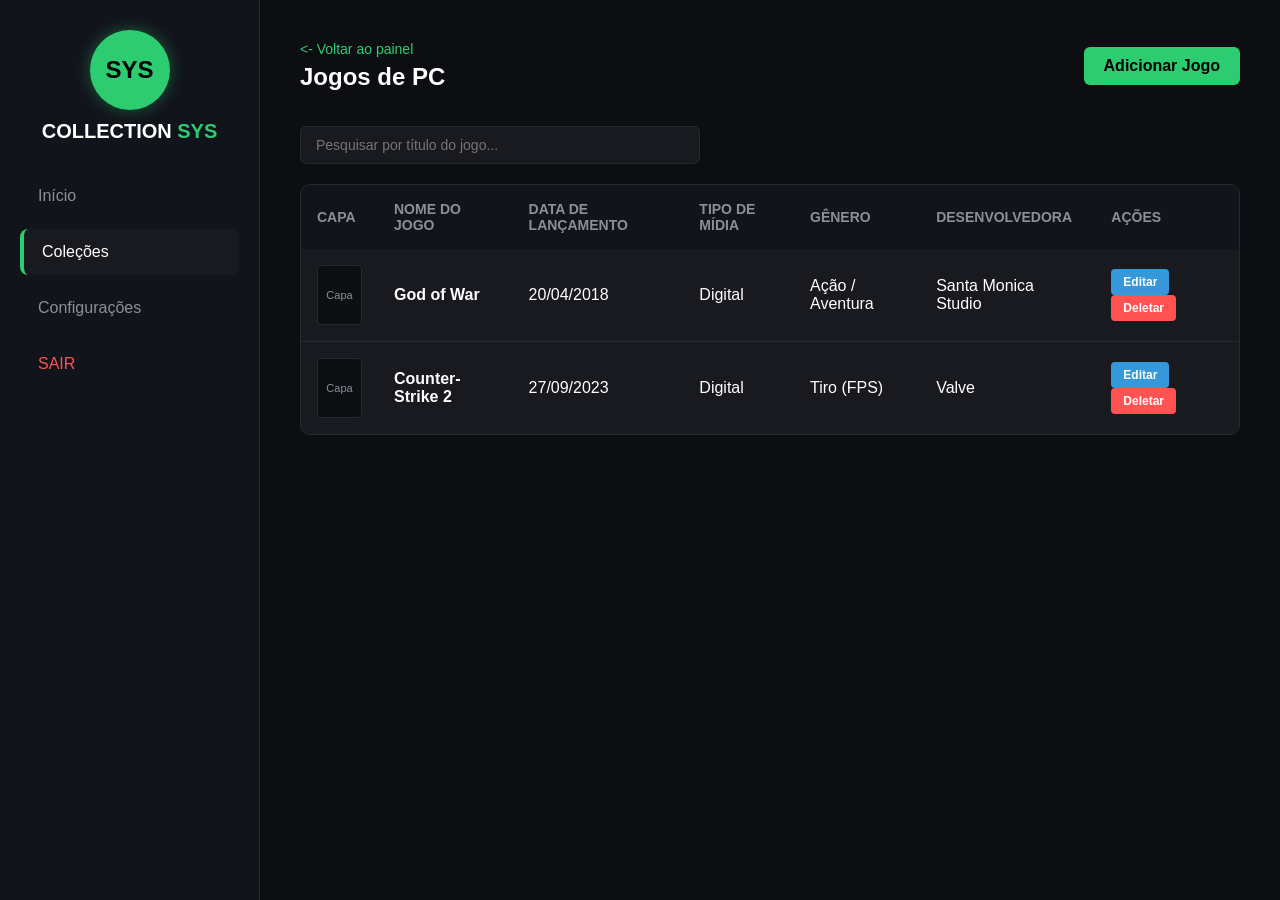
==== Web version/colecao-detalhes.html @ 1c47237e "Implementação de interface web com HTML5 e CSS3 + Fluxo inicial com informações provisorias para fin" ====
<!DOCTYPE html>
<html lang="pt-pt">
<head>
    <meta charset="UTF-8">
    <title>Collection System Web - Jogos</title>
    <link rel="stylesheet" href="./style.css">
</head>
<body>

    <div class="layout-dashboard">
        <aside class="sidebar">
            <div style="display: flex; flex-direction: column; align-items: center; margin-bottom: 30px;">
                <div style="width: 80px; height: 80px; background-color: var(--cor-accent); border-radius: 50%; display: flex; justify-content: center; align-items: center; font-weight: bold; color: #000; font-size: 24px; margin-bottom: 10px; box-shadow: 0 0 15px rgba(46, 204, 113, 0.4);">
                    SYS
                </div>
                <div class="logo" style="margin-bottom: 0;">COLLECTION <span>SYS</span></div>
            </div>
            
            <ul class="menu-nav">
                <li><a href="./dashboard.html">Início</a></li>
                <li class="ativo"><a href="./colecoes.html">Coleções</a></li>
                <li><a href="#">Configurações</a></li>
                <li><a href="./index.html" class="sair">SAIR</a></li>
            </ul>
        </aside>

        <main class="conteudo-principal">
            <div class="cabecalho-secao">
                <div>
                    <a href="./dashboard.html" style="color: var(--cor-accent); text-decoration: none; font-size: 14px;"><- Voltar ao painel</a>
                    <h2 style="margin-top: 5px;">Jogos de PC</h2>
                </div>
                <button class="btn-form" style="width: auto; padding: 10px 20px;" onclick="controlarModalJogo('abrir')">Adicionar Jogo</button>
            </div>

            <div class="barra-pesquisa-container">
                <input type="text" placeholder="Pesquisar por título do jogo..." oninput="filtrarTabela(this.value)">
            </div>

            <div class="container-tabela">
                <table class="tabela-jogos" id="tabela-jogos-id">
                    <thead>
                        <tr>
                            <th>Capa</th>
                            <th>Nome do Jogo</th>
                            <th>Data de Lançamento</th>
                            <th>Tipo de Mídia</th>
                            <th>Gênero</th>
                            <th>Desenvolvedora</th>
                            <th>Ações</th>
                        </tr>
                    </thead>
                    <tbody>
                        <tr>
                            <td><div class="capa-miniatura">Capa</div></td>
                            <td style="font-weight: 600;" class="celula-titulo">God of War</td>
                            <td>20/04/2018</td>
                            <td>Digital</td>
                            <td>Ação / Aventura</td>
                            <td>Santa Monica Studio</td>
                            <td>
                                <button class="btn-acao btn-editar" onclick="alert('Modo edição ativado para God of War')">Editar</button>
                                <button class="btn-acao btn-deletar" onclick="confirm('Deseja realmente excluir este título?')">Deletar</button>
                            </td>
                        </tr>
                        <tr>
                            <td><div class="capa-miniatura">Capa</div></td>
                            <td style="font-weight: 600;" class="celula-titulo">Counter-Strike 2</td>
                            <td>27/09/2023</td>
                            <td>Digital</td>
                            <td>Tiro (FPS)</td>
                            <td>Valve</td>
                            <td>
                                <button class="btn-acao btn-editar" onclick="alert('Modo edição ativado para Counter-Strike 2')">Editar</button>
                                <button class="btn-acao btn-deletar" onclick="confirm('Deseja realmente excluir este título?')">Deletar</button>
                            </td>
                        </tr>
                    </tbody>
                </table>
            </div>
        </main>
    </div>

    <div class="modal" id="modal-jogo">
        <div class="conteudo-modal">
            <button class="fechar-modal" onclick="controlarModalJogo('fechar')">&times;</button>
            <h3 style="margin-bottom: 25px;">Catalogar Novo Jogo</h3>
            <form onsubmit="event.preventDefault(); alert('Jogo adicionado com sucesso!'); controlarModalJogo('fechar');">
                <div class="grupo-input">
                    <label>Título do Jogo</label>
                    <input type="text" required>
                </div>
                <div class="grupo-input">
                    <label>Data de Lançamento</label>
                    <input type="text" maxlength="10" placeholder="DD/MM/AAAA" oninput="aplicarMascaraData(this)">
                </div>
                <div class="grupo-input">
                    <label>Tipo de Mídia</label>
                    <select>
                        <option value="Digital">Digital</option>
                        <option value="Física">Física</option>
                    </select>
                </div>
                <div class="grupo-input">
                    <label>Gênero</label>
                    <input type="text" required placeholder="Ex: RPG, Estratégia">
                </div>
                <div class="grupo-input">
                    <label>Desenvolvedora</label>
                    <input type="text" required placeholder="Ex: Valve, Capcom">
                </div>
                <button type="submit" class="btn-form">Catalogar Título</button>
            </form>
        </div>
    </div>

    <script>
        function controlarModalJogo(acao) {
            const modal = document.getElementById('modal-jogo');
            if (acao === 'abrir') modal.classList.add('aberto');
            else modal.classList.remove('aberto');
        }

        function aplicarMascaraData(input) {
            let valor = input.value.replace(/\D/g, "");
            if (valor.length >= 3 && valor.length <= 4) {
                valor = valor.replace(/^(\d{2})(\d+)/, "$1/$2");
            } else if (valor.length >= 5) {
                valor = valor.replace(/^(\d{2})(\d{2})(\d+)/, "$1/$2/$3");
            }
            input.value = valor;
        }

        // Algoritmo dinâmico de pesquisa na tabela (Filtro em tempo real)
        function filtrarTabela(busca) {
            const termo = busca.toLowerCase();
            const linhas = document.querySelectorAll("#tabela-jogos-id tbody tr");
            
            linhas.forEach(linha => {
                const titulo = linha.querySelector(".celula-titulo").textContent.toLowerCase();
                if (titulo.includes(termo)) {
                    linha.style.display = "";
                } else {
                    linha.style.display = "none";
                }
            });
        }
    </script>
</body>
</html>
---- Web version/style.css ----
/* Paleta Corrigida com o Verde Original do Swing */
:root {
    --bg-principal: #0d0e12;
    --bg-card: #181a20;
    --bg-sidebar: #12141c;
    --cor-accent: #2ecc71; /* Verde fiel aos originais */
    --cor-accent-hover: #27ae60;
    --texto-claro: #ffffff;
    --texto-mutado: #8a8f98;
    --borda: #262930;
    --erro: #ff5252;
}

* {
    margin: 0;
    padding: 0;
    box-sizing: border-box;
    font-family: 'Segoe UI', Tahoma, Geneva, Verdana, sans-serif;
}

body {
    background-color: var(--bg-principal);
    color: var(--texto-claro);
    min-height: 100vh;
}

/* --- TELAS DE AUTENTICAÇÃO (LOGIN E CADASTRO) --- */
.container-auth {
    display: flex;
    justify-content: center;
    align-items: center;
    height: 100vh;
}

.box-auth {
    background-color: var(--bg-card);
    border: 1px solid var(--borda);
    padding: 40px;
    border-radius: 12px;
    width: 100%;
    max-width: 400px;
    box-shadow: 0 8px 24px rgba(0,0,0,0.5);
}

.titulo-auth {
    text-align: center;
    font-size: 28px;
    margin-bottom: 30px;
    color: var(--texto-claro);
    letter-spacing: 1px;
}

.titulo-auth span {
    color: var(--cor-accent);
}

.link-alternar {
    display: block;
    text-align: center;
    margin-top: 20px;
    color: var(--texto-mutado);
    text-decoration: none;
    font-size: 14px;
    transition: color 0.2s;
}

.link-alternar span {
    color: var(--cor-accent);
    font-weight: bold;
}

.link-alternar:hover span {
    text-decoration: underline;
}

.grupo-input {
    margin-bottom: 20px;
}

.grupo-input label {
    display: block;
    margin-bottom: 8px;
    color: var(--texto-mutado);
    font-size: 14px;
}

.grupo-input input, .grupo-input select {
    width: 100%;
    padding: 12px;
    background-color: var(--bg-principal);
    border: 1px solid var(--borda);
    border-radius: 6px;
    color: var(--texto-claro);
    font-size: 16px;
    transition: border 0.3s;
}

.grupo-input input:focus, .grupo-input select:focus {
    border-color: var(--cor-accent);
    outline: none;
}

.btn-form {
    width: 100%;
    padding: 14px;
    background-color: var(--cor-accent);
    border: none;
    border-radius: 6px;
    color: #000000; /* Texto escuro sobre o botão verde para contraste ideal */
    font-size: 16px;
    font-weight: 700;
    cursor: pointer;
    transition: background 0.2s;
}

.btn-form:hover {
    background-color: var(--cor-accent-hover);
}

.msg-erro {
    color: var(--erro);
    font-size: 14px;
    margin-top: 15px;
    text-align: center;
    display: none;
}

/* --- ESTRUTURA DO DASHBOARD --- */
.layout-dashboard {
    display: flex;
    min-height: 100vh;
}

.sidebar {
    width: 260px;
    background-color: var(--bg-sidebar);
    border-right: 1px solid var(--borda);
    display: flex;
    flex-direction: column;
    padding: 30px 20px;
}

.sidebar .logo {
    font-size: 20px;
    font-weight: bold;
    margin-bottom: 40px;
    text-align: center;
}

.sidebar .logo span {
    color: var(--cor-accent);
}

.menu-nav {
    list-style: none;
    display: flex;
    flex-direction: column;
    gap: 10px;
}

.menu-nav a {
    display: block;
    padding: 14px 18px;
    color: var(--texto-mutado);
    text-decoration: none;
    border-radius: 8px;
    font-weight: 500;
    transition: all 0.2s;
}

.menu-nav a:hover, .menu-nav li.ativo a {
    background-color: var(--bg-card);
    color: var(--texto-claro);
    border-left: 4px solid var(--cor-accent);
}

.menu-nav a.sair {
    margin-top: auto;
    color: var(--erro);
}

.conteudo-principal {
    flex: 1;
    padding: 40px;
    overflow-y: auto;
}

.cabecalho-secao {
    display: flex;
    justify-content: space-between;
    align-items: center;
    margin-bottom: 35px;
}

/* Cards de Informações */
.cards-resumo {
    display: grid;
    grid-template-columns: repeat(auto-fit, minmax(220px, 1fr));
    gap: 20px;
    margin-bottom: 40px;
}

.card-resumo {
    background-color: var(--bg-card);
    border: 1px solid var(--borda);
    padding: 24px;
    border-radius: 10px;
}

.card-resumo p {
    color: var(--texto-mutado);
    font-size: 14px;
    margin-bottom: 8px;
}

.card-resumo h3 {
    font-size: 28px;
    color: var(--texto-claro);
}

/* Grid de Coleções */
.grid-colecoes {
    display: grid;
    grid-template-columns: repeat(auto-fill, minmax(280px, 1fr));
    gap: 25px;
}

.card-colecao {
    background-color: var(--bg-card);
    border: 1px solid var(--borda);
    border-radius: 12px;
    padding: 25px;
    cursor: pointer;
    transition: transform 0.3s, border-color 0.3s;
}

.card-colecao:hover {
    transform: translateY(-5px);
    border-color: var(--cor-accent);
}

.card-colecao h4 {
    font-size: 18px;
    margin-bottom: 10px;
}

.card-colecao p {
    color: var(--texto-mutado);
    font-size: 14px;
}

/* Tabelas e Miniaturas */
.container-tabela {
    background-color: var(--bg-card);
    border: 1px solid var(--borda);
    border-radius: 10px;
    overflow: hidden;
}

.tabela-jogos {
    width: 100%;
    border-collapse: collapse;
    text-align: left;
}

.tabela-jogos th {
    background-color: var(--bg-sidebar);
    padding: 16px;
    color: var(--texto-mutado);
    font-size: 14px;
    text-transform: uppercase;
}

.tabela-jogos td {
    padding: 16px;
    border-bottom: 1px solid var(--borda);
    color: var(--texto-claro);
}

.tabela-jogos tr:last-child td {
    border-bottom: none;
}

.capa-miniatura {
    width: 45px;
    height: 60px;
    background-color: var(--bg-principal);
    border-radius: 4px;
    display: flex;
    justify-content: center;
    align-items: center;
    font-size: 11px;
    color: var(--texto-mutado);
    border: 1px solid var(--borda);
}

/* --- JANELAS MODAIS --- */
.modal {
    position: fixed;
    top: 0;
    left: 0;
    width: 100%;
    height: 100%;
    background-color: rgba(0,0,0,0.7);
    display: flex;
    justify-content: center;
    align-items: center;
    z-index: 1000;
    opacity: 0;
    pointer-events: none;
    transition: opacity 0.3s;
}

.modal.aberto {
    opacity: 1;
    pointer-events: auto;
}

.conteudo-modal {
    background-color: var(--bg-card);
    border: 1px solid var(--borda);
    padding: 35px;
    border-radius: 12px;
    width: 100%;
    max-width: 500px;
    position: relative;
}

.fechar-modal {
    position: absolute;
    top: 20px;
    right: 20px;
    background: none;
    border: none;
    color: var(--texto-mutado);
    font-size: 24px;
    cursor: pointer;
}

.fechar-modal:hover {
    color: var(--texto-claro);
}

/* Mensagens de erro individuais abaixo dos inputs */
.erro-campo {
    color: var(--erro);
    font-size: 12px;
    margin-top: 5px;
    display: none;
    font-weight: 500;
}

/* Barra de Pesquisa Superior */
.barra-pesquisa-container {
    margin-bottom: 20px;
    width: 100%;
    max-width: 400px;
}

.barra-pesquisa-container input {
    width: 100%;
    padding: 10px 15px;
    background-color: var(--bg-card);
    border: 1px solid var(--borda);
    border-radius: 6px;
    color: var(--texto-claro);
    font-size: 14px;
}

.barra-pesquisa-container input:focus {
    border-color: var(--cor-accent);
    outline: none;
}

/* Botões de Ações na Tabela (Editar e Deletar) */
.btn-acao {
    padding: 6px 12px;
    border: none;
    border-radius: 4px;
    font-size: 12px;
    font-weight: 600;
    cursor: pointer;
    margin-right: 5px;
    transition: background 0.2s;
}

.btn-editar {
    background-color: #3498db;
    color: #ffffff;
}

.btn-editar:hover {
    background-color: #2980b9;
}

.btn-deletar {
    background-color: var(--erro);
    color: #ffffff;
}

.btn-deletar:hover {
    background-color: #c0392b;
}
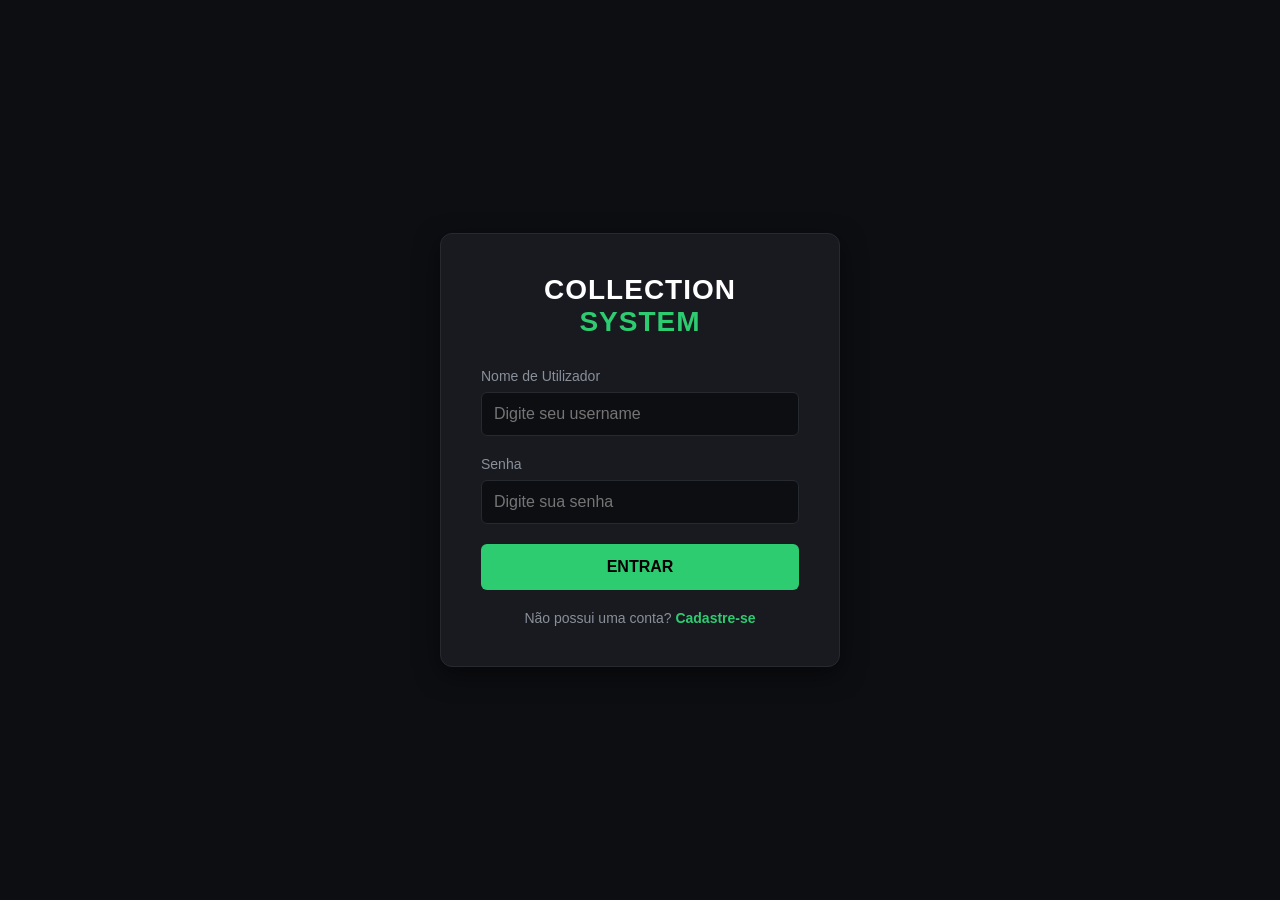
==== commit 35bbdd92: "Migração do projeto para Java Maven + Conexão com o banco de dados + Adição de classes necessárias p" ====
--- a/Web version/colecao-detalhes.html
+++ b/Web version/colecao-detalhes.html
@@ -28,9 +28,14 @@
             <div class="cabecalho-secao">
                 <div>
                     <a href="./dashboard.html" style="color: var(--cor-accent); text-decoration: none; font-size: 14px;"><- Voltar ao painel</a>
-                    <h2 style="margin-top: 5px;">Jogos de PC</h2>
-                </div>
-                <button class="btn-form" style="width: auto; padding: 10px 20px;" onclick="controlarModalJogo('abrir')">Adicionar Jogo</button>
+                    <h2 id="nome-colecao" style="margin-top: 5px;">Carregando...</h2>
+                </div>
+                <button
+                    class="btn-form"
+                    style="width: auto; padding: 10px 20px;"
+                    onclick="controlarModalJogo('abrir')">
+                    Adicionar Jogo
+                </button>
             </div>
 
             <div class="barra-pesquisa-container">
@@ -50,33 +55,13 @@
                             <th>Ações</th>
                         </tr>
                     </thead>
-                    <tbody>
-                        <tr>
-                            <td><div class="capa-miniatura">Capa</div></td>
-                            <td style="font-weight: 600;" class="celula-titulo">God of War</td>
-                            <td>20/04/2018</td>
-                            <td>Digital</td>
-                            <td>Ação / Aventura</td>
-                            <td>Santa Monica Studio</td>
-                            <td>
-                                <button class="btn-acao btn-editar" onclick="alert('Modo edição ativado para God of War')">Editar</button>
-                                <button class="btn-acao btn-deletar" onclick="confirm('Deseja realmente excluir este título?')">Deletar</button>
-                            </td>
-                        </tr>
-                        <tr>
-                            <td><div class="capa-miniatura">Capa</div></td>
-                            <td style="font-weight: 600;" class="celula-titulo">Counter-Strike 2</td>
-                            <td>27/09/2023</td>
-                            <td>Digital</td>
-                            <td>Tiro (FPS)</td>
-                            <td>Valve</td>
-                            <td>
-                                <button class="btn-acao btn-editar" onclick="alert('Modo edição ativado para Counter-Strike 2')">Editar</button>
-                                <button class="btn-acao btn-deletar" onclick="confirm('Deseja realmente excluir este título?')">Deletar</button>
-                            </td>
-                        </tr>
+                    <tbody id="lista-jogos">
                     </tbody>
                 </table>
+                <p id="mensagem-sem-jogos"
+                    style="display: none; color: var(--texto-mutado); margin-top: 20px;">
+                    Nenhum jogo cadastrado nesta coleção.
+                </p>
             </div>
         </main>
     </div>
@@ -85,29 +70,41 @@
         <div class="conteudo-modal">
             <button class="fechar-modal" onclick="controlarModalJogo('fechar')">&times;</button>
             <h3 style="margin-bottom: 25px;">Catalogar Novo Jogo</h3>
-            <form onsubmit="event.preventDefault(); alert('Jogo adicionado com sucesso!'); controlarModalJogo('fechar');">
+            <form id="form-jogo" onsubmit="salvarJogo(event)">
                 <div class="grupo-input">
                     <label>Título do Jogo</label>
-                    <input type="text" required>
+                    <input type="text" id="jogo-nome" required>
                 </div>
                 <div class="grupo-input">
                     <label>Data de Lançamento</label>
-                    <input type="text" maxlength="10" placeholder="DD/MM/AAAA" oninput="aplicarMascaraData(this)">
+                    <input type="text"
+                        id="jogo-data"
+                        maxlength="10"
+                        placeholder="DD/MM/AAAA"
+                        oninput="aplicarMascaraData(this)">
                 </div>
                 <div class="grupo-input">
                     <label>Tipo de Mídia</label>
-                    <select>
+                    <select id="jogo-midia">
                         <option value="Digital">Digital</option>
                         <option value="Física">Física</option>
                     </select>
                 </div>
                 <div class="grupo-input">
                     <label>Gênero</label>
-                    <input type="text" required placeholder="Ex: RPG, Estratégia">
+                    <input
+                        type="text"
+                        id="jogo-genero"
+                        required
+                        placeholder="Ex: RPG, Estratégia">
                 </div>
                 <div class="grupo-input">
                     <label>Desenvolvedora</label>
-                    <input type="text" required placeholder="Ex: Valve, Capcom">
+                    <input
+                        type="text"
+                        id="jogo-desenvolvedora"
+                        required
+                        placeholder="Ex: Valve, Capcom">
                 </div>
                 <button type="submit" class="btn-form">Catalogar Título</button>
             </form>
@@ -115,10 +112,30 @@
     </div>
 
     <script>
+        const usuarioId = localStorage.getItem('usuarioId');
+        let jogoEditandoId = null;
+        if (!usuarioId) {
+            window.location.href = 'index.html';
+        }
+
         function controlarModalJogo(acao) {
             const modal = document.getElementById('modal-jogo');
-            if (acao === 'abrir') modal.classList.add('aberto');
-            else modal.classList.remove('aberto');
+            if (acao === 'abrir') {
+                modal.classList.add('aberto');
+            } else {
+                modal.classList.remove('aberto');
+                jogoEditandoId = null;
+                document.getElementById('form-jogo').reset();
+            }
+        }
+
+        function abrirModalJogo() {
+            const idColecao = localStorage.getItem('colecaoSelecionada');
+            if (!idColecao) {
+                alert('Nenhuma coleção selecionada.');
+                return;
+            }
+            controlarModalJogo('abrir');
         }
 
         function aplicarMascaraData(input) {
@@ -145,6 +162,187 @@
                 }
             });
         }
+
+        const idColecao = localStorage.getItem('colecaoSelecionada');
+
+        if (!idColecao) {
+            window.location.href = 'colecoes.html';
+        }
+
+        carregarJogos();
+
+        async function carregarJogos() {
+
+            const tabela = document.getElementById('lista-jogos');
+            const mensagem = document.getElementById('mensagem-sem-jogos');
+
+            try {
+                const resposta = await fetch(
+                    `http://localhost:8080/api/jogos/colecao/${idColecao}`
+                );
+
+                const jogos = await resposta.json();
+
+                tabela.innerHTML = '';
+
+                if (jogos.length === 0) {
+                    mensagem.style.display = 'block';
+                    return;
+                }
+
+                mensagem.style.display = 'none';
+
+                jogos.forEach(jogo => {
+
+                    tabela.innerHTML += `
+                        <tr>
+                            <td><div class="capa-miniatura">Capa</div></td>
+                            <td class="celula-titulo">${jogo.nome}</td>
+                            <td>${jogo.dataLancamento || '-'}</td>
+                            <td>${jogo.tipoMidia || '-'}</td>
+                            <td>${jogo.genero || '-'}</td>
+                            <td>${jogo.desenvolvedora?.nome || '-'}</td>
+                            <td>
+                                <button
+                                    class="btn-acao btn-editar"
+                                    onclick="editarJogo(${jogo.id})">
+                                    Editar
+                                </button>
+
+                                <button
+                                    class="btn-acao btn-deletar"
+                                    onclick="excluirJogo(${jogo.id})">
+                                    Deletar
+                                </button>
+                            </td>
+                        </tr>
+                    `;
+                });
+
+            } catch (erro) {
+                console.error(erro);
+                alert('Erro ao carregar jogos.');
+            }
+        }
+
+        async function salvarJogo(event) {
+
+            event.preventDefault();
+
+            const payload = {
+                nome: document.getElementById('jogo-nome').value,
+                dataLancamento: document.getElementById('jogo-data').value,
+                genero: document.getElementById('jogo-genero').value,
+                tipoMidia: document.getElementById('jogo-midia').value,
+                idColecao: Number(idColecao)
+            };
+
+            if (jogoEditandoId) {
+                payload.id = jogoEditandoId;
+            }
+
+            try {
+
+                const url = jogoEditandoId
+                    ? `http://localhost:8080/api/jogos/${jogoEditandoId}`
+                    : 'http://localhost:8080/api/jogos';
+
+                const metodo = jogoEditandoId ? 'PUT' : 'POST';
+
+                const resposta = await fetch(
+                    url,
+                    {
+                        method: metodo,
+                        headers: {
+                            'Content-Type': 'application/json'
+                        },
+                        body: JSON.stringify(payload)
+                    }
+                );
+
+                const dados = await resposta.json();
+
+                if (!resposta.ok) {
+                    alert(dados.erro || 'Erro ao cadastrar jogo.');
+                    return;
+                }
+
+                document.getElementById('form-jogo').reset();
+
+                jogoEditandoId = null;
+
+                controlarModalJogo('fechar');
+
+                carregarJogos();
+
+            } catch (erro) {
+                console.error(erro);
+                alert('Erro ao conectar ao servidor.');
+            }
+        }
+
+        async function excluirJogo(id) {
+
+            const confirmar = confirm(
+                'Deseja realmente excluir este jogo?'
+            );
+
+            if (!confirmar) {
+                return;
+            }
+
+            try {
+
+                const resposta = await fetch(
+                    `http://localhost:8080/api/jogos/${id}`,
+                    {
+                        method: 'DELETE'
+                    }
+                );
+
+                const dados = await resposta.json();
+
+                if (!resposta.ok) {
+                    alert(dados.erro || 'Erro ao excluir jogo.');
+                    return;
+                }
+
+                alert(dados.mensagem);
+
+                carregarJogos();
+
+            } catch (erro) {
+
+                console.error(erro);
+
+                alert('Erro ao conectar ao servidor.');
+            }
+        }
+
+        async function editarJogo(id) {
+
+            const linhas = await fetch(
+                `http://localhost:8080/api/jogos/colecao/${idColecao}`
+            );
+
+            const jogos = await linhas.json();
+
+            const jogo = jogos.find(j => j.id === id);
+
+            if (!jogo) {
+                alert('Jogo não encontrado.');
+                return;
+            }
+
+            jogoEditandoId = id;
+
+            document.getElementById('jogo-nome').value = jogo.nome || '';
+            document.getElementById('jogo-data').value = jogo.dataLancamento || '';
+            document.getElementById('jogo-genero').value = jogo.genero || '';
+            document.getElementById('jogo-midia').value = jogo.tipoMidia || 'Digital';
+
+            controlarModalJogo('abrir');
+        }
     </script>
 </body>
 </html>
